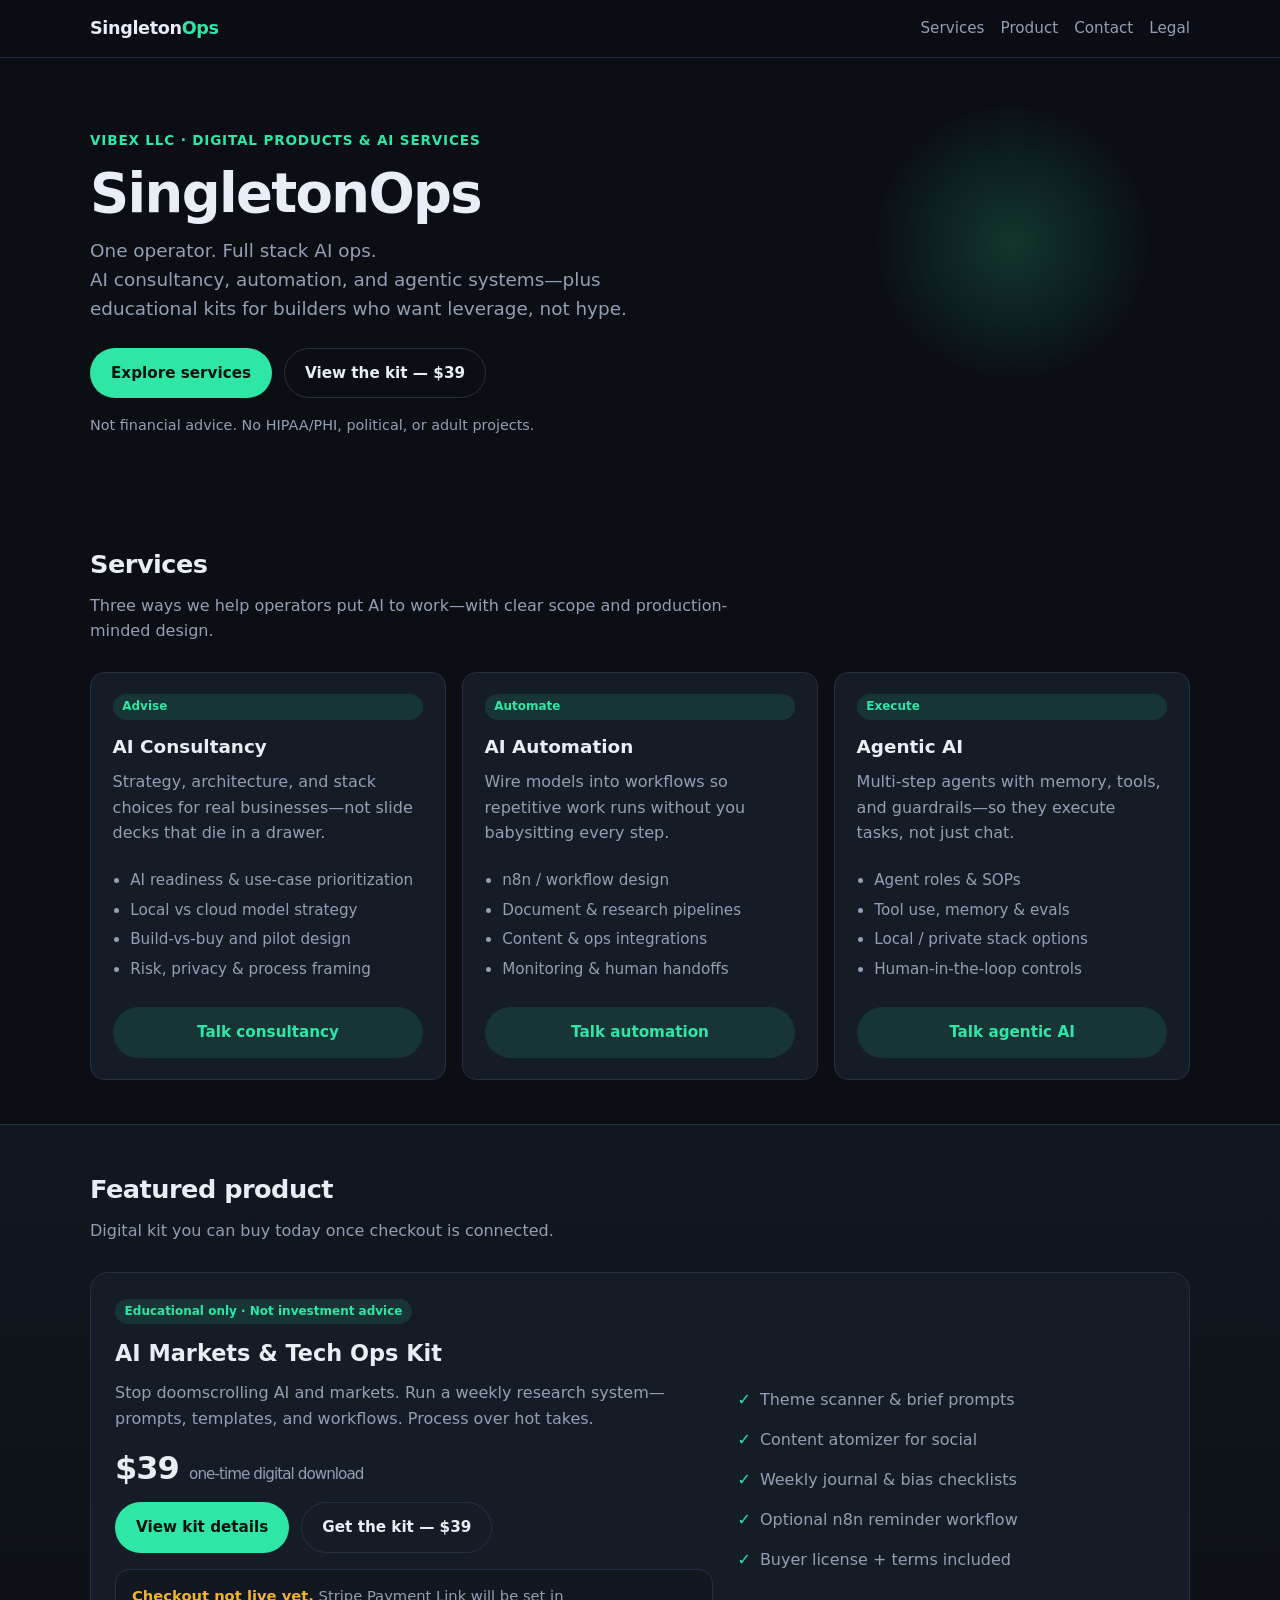
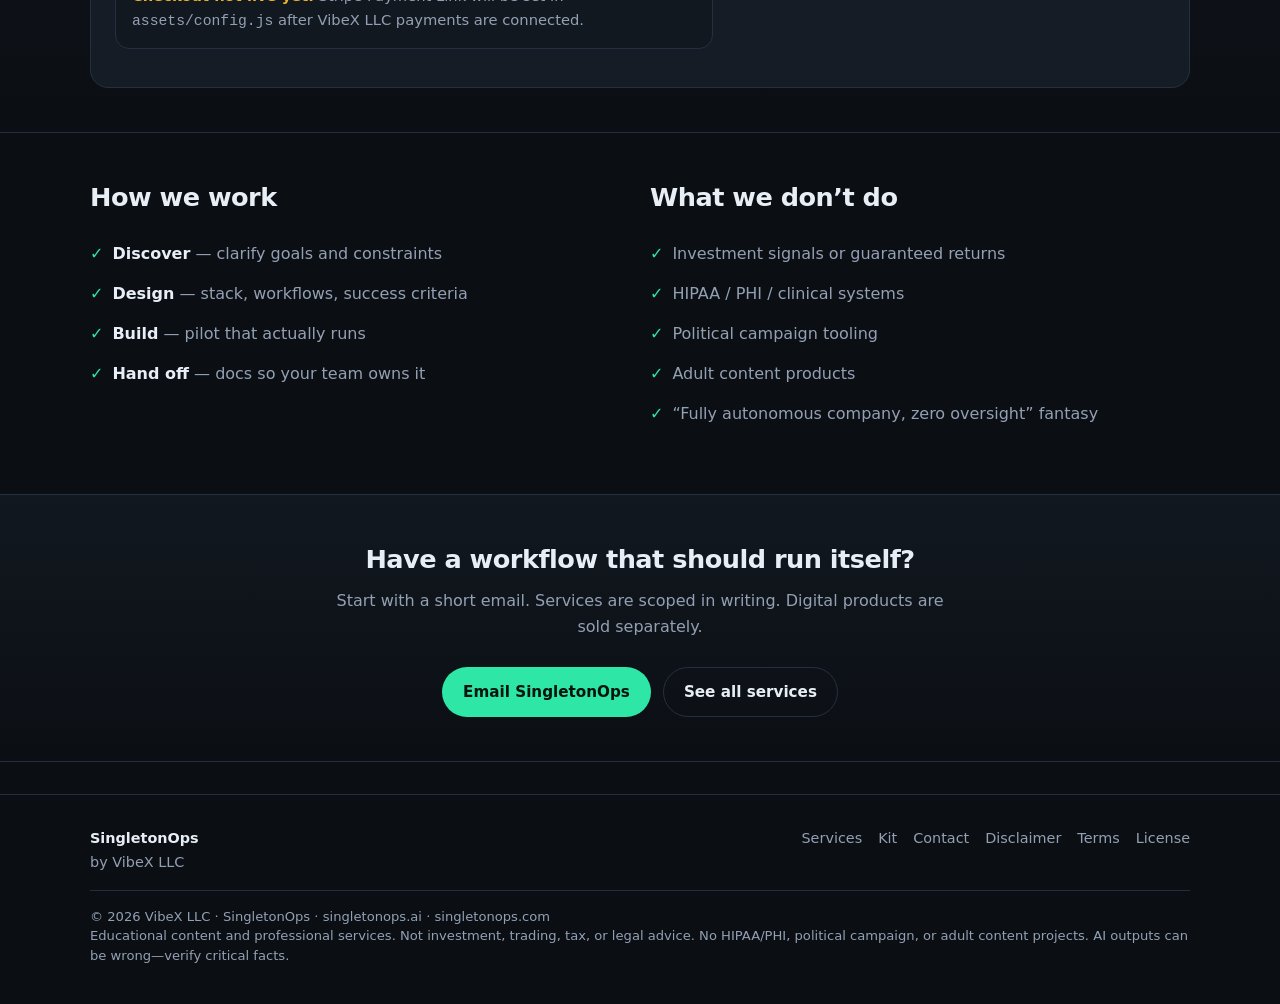
==== index.html @ 7395c396 "Initial commit: SingletonOps public marketing site Static site for VibeX LLC (singletonops.ai): serv" ====
<!DOCTYPE html>
<html lang="en">
<head>
  <meta charset="utf-8" />
  <meta name="viewport" content="width=device-width, initial-scale=1" />
  <title>SingletonOps — AI Consultancy, Automation & Agentic Systems | VibeX LLC</title>
  <meta name="description" content="SingletonOps by VibeX LLC: AI consultancy, automation, and agentic systems for operators. Digital kits for AI, tech, and markets literacy. Not financial advice." />
  <meta property="og:title" content="SingletonOps — Full stack AI ops" />
  <meta property="og:description" content="AI consultancy, automation, agentic systems, and educational digital kits. By VibeX LLC." />
  <meta property="og:type" content="website" />
  <link rel="icon" href="data:image/svg+xml,%3Csvg xmlns='http://www.w3.org/2000/svg' viewBox='0 0 64 64'%3E%3Crect width='64' height='64' rx='12' fill='%230b0f14'/%3E%3Ctext x='50%25' y='54%25' text-anchor='middle' font-family='system-ui' font-size='28' font-weight='700' fill='%232ee6a6'%3ESO%3C/text%3E%3C/svg%3E" />
  <link rel="stylesheet" href="/assets/styles.css" />
</head>
<body>
  <div id="site-header"></div>

  <main>
    <section class="hero">
      <div class="wrap">
        <p class="eyebrow">VibeX LLC · Digital products & AI services</p>
        <h1>SingletonOps</h1>
        <p class="lead">One operator. Full stack AI ops.<br />
        AI consultancy, automation, and agentic systems—plus educational kits for builders who want leverage, not hype.</p>
        <div class="btn-row">
          <a class="btn btn-primary" href="/services.html">Explore services</a>
          <a class="btn btn-secondary" href="/products/ai-markets-ops-kit.html">View the kit — $39</a>
        </div>
        <p class="quiet">Not financial advice. No HIPAA/PHI, political, or adult projects.</p>
      </div>
    </section>

    <section>
      <div class="wrap">
        <h2 class="section-title">Services</h2>
        <p class="section-sub">Three ways we help operators put AI to work—with clear scope and production-minded design.</p>
        <div class="grid-3">
          <article class="card">
            <div class="badge">Advise</div>
            <h3>AI Consultancy</h3>
            <p>Strategy, architecture, and stack choices for real businesses—not slide decks that die in a drawer.</p>
            <ul>
              <li>AI readiness & use-case prioritization</li>
              <li>Local vs cloud model strategy</li>
              <li>Build-vs-buy and pilot design</li>
              <li>Risk, privacy & process framing</li>
            </ul>
            <a class="btn btn-ghost" href="/services.html#consultancy">Talk consultancy</a>
          </article>
          <article class="card">
            <div class="badge">Automate</div>
            <h3>AI Automation</h3>
            <p>Wire models into workflows so repetitive work runs without you babysitting every step.</p>
            <ul>
              <li>n8n / workflow design</li>
              <li>Document & research pipelines</li>
              <li>Content & ops integrations</li>
              <li>Monitoring & human handoffs</li>
            </ul>
            <a class="btn btn-ghost" href="/services.html#automation">Talk automation</a>
          </article>
          <article class="card">
            <div class="badge">Execute</div>
            <h3>Agentic AI</h3>
            <p>Multi-step agents with memory, tools, and guardrails—so they execute tasks, not just chat.</p>
            <ul>
              <li>Agent roles & SOPs</li>
              <li>Tool use, memory & evals</li>
              <li>Local / private stack options</li>
              <li>Human-in-the-loop controls</li>
            </ul>
            <a class="btn btn-ghost" href="/services.html#agentic">Talk agentic AI</a>
          </article>
        </div>
      </div>
    </section>

    <section class="feature-band">
      <div class="wrap">
        <h2 class="section-title">Featured product</h2>
        <p class="section-sub">Digital kit you can buy today once checkout is connected.</p>
        <div class="product-card">
          <div>
            <div class="badge">Educational only · Not investment advice</div>
            <h3 style="margin:0 0 0.5rem;font-size:1.4rem;">AI Markets & Tech Ops Kit</h3>
            <p style="color:var(--muted);margin:0 0 0.75rem;">
              Stop doomscrolling AI and markets. Run a weekly research system—prompts, templates, and workflows.
              Process over hot takes.
            </p>
            <p class="price">$39 <small>one-time digital download</small></p>
            <div class="btn-row">
              <a class="btn btn-primary" href="/products/ai-markets-ops-kit.html">View kit details</a>
              <a class="btn btn-secondary" data-buy href="#">Get the kit — $39</a>
            </div>
            <p class="notice" data-checkout-note hidden style="margin-top:1rem;">
              <strong>Checkout not live yet.</strong> Stripe Payment Link will be set in <code>assets/config.js</code> after VibeX LLC payments are connected.
            </p>
          </div>
          <div>
            <ul class="list-check">
              <li>Theme scanner & brief prompts</li>
              <li>Content atomizer for social</li>
              <li>Weekly journal & bias checklists</li>
              <li>Optional n8n reminder workflow</li>
              <li>Buyer license + terms included</li>
            </ul>
          </div>
        </div>
      </div>
    </section>

    <section>
      <div class="wrap two-col">
        <div>
          <h2 class="section-title">How we work</h2>
          <ul class="list-check">
            <li><strong style="color:var(--text)">Discover</strong> — clarify goals and constraints</li>
            <li><strong style="color:var(--text)">Design</strong> — stack, workflows, success criteria</li>
            <li><strong style="color:var(--text)">Build</strong> — pilot that actually runs</li>
            <li><strong style="color:var(--text)">Hand off</strong> — docs so your team owns it</li>
          </ul>
        </div>
        <div>
          <h2 class="section-title">What we don’t do</h2>
          <ul class="list-check">
            <li>Investment signals or guaranteed returns</li>
            <li>HIPAA / PHI / clinical systems</li>
            <li>Political campaign tooling</li>
            <li>Adult content products</li>
            <li>“Fully autonomous company, zero oversight” fantasy</li>
          </ul>
        </div>
      </div>
    </section>

    <section class="feature-band">
      <div class="wrap" style="text-align:center;">
        <h2 class="section-title">Have a workflow that should run itself?</h2>
        <p class="section-sub" style="margin-left:auto;margin-right:auto;">
          Start with a short email. Services are scoped in writing. Digital products are sold separately.
        </p>
        <div class="btn-row" style="justify-content:center;">
          <a class="btn btn-primary" data-mailto="SingletonOps inquiry" href="#">Email SingletonOps</a>
          <a class="btn btn-secondary" href="/services.html">See all services</a>
        </div>
      </div>
    </section>
  </main>

  <div id="site-footer"></div>
  <script src="/assets/config.js"></script>
  <script src="/assets/partials.js"></script>
  <script src="/assets/site.js"></script>
</body>
</html>
---- assets/styles.css ----
:root {
  --bg: #0b0f14;
  --bg-elevated: #121820;
  --bg-card: #151c26;
  --border: #243041;
  --text: #e8eef6;
  --muted: #93a0b4;
  --accent: #2ee6a6;
  --accent-dim: rgba(46, 230, 166, 0.12);
  --danger-soft: #f0b429;
  --max: 1100px;
  --radius: 14px;
  --font: Inter, ui-sans-serif, system-ui, -apple-system, Segoe UI, Roboto, Helvetica, Arial, sans-serif;
}

* { box-sizing: border-box; }
html { scroll-behavior: smooth; }
body {
  margin: 0;
  font-family: var(--font);
  background: var(--bg);
  color: var(--text);
  line-height: 1.6;
  min-height: 100vh;
}

a { color: var(--accent); text-decoration: none; }
a:hover { text-decoration: underline; }

.wrap {
  width: min(var(--max), calc(100% - 2rem));
  margin: 0 auto;
}

/* Header */
.site-header {
  position: sticky;
  top: 0;
  z-index: 50;
  backdrop-filter: blur(12px);
  background: rgba(11, 15, 20, 0.85);
  border-bottom: 1px solid var(--border);
}
.nav {
  display: flex;
  align-items: center;
  justify-content: space-between;
  padding: 0.9rem 0;
  gap: 1rem;
}
.logo {
  font-weight: 700;
  letter-spacing: -0.02em;
  color: var(--text);
  text-decoration: none;
  font-size: 1.1rem;
}
.logo span { color: var(--accent); }
.nav-links {
  display: flex;
  flex-wrap: wrap;
  gap: 0.35rem 1rem;
  align-items: center;
  justify-content: flex-end;
}
.nav-links a {
  color: var(--muted);
  text-decoration: none;
  font-size: 0.95rem;
}
.nav-links a:hover { color: var(--text); }

/* Hero */
.hero {
  padding: 4.5rem 0 3rem;
  position: relative;
}
.hero::before {
  content: "";
  position: absolute;
  inset: 10% 10% auto auto;
  width: 280px;
  height: 280px;
  background: radial-gradient(circle, rgba(46, 230, 166, 0.18), transparent 70%);
  pointer-events: none;
}
.eyebrow {
  color: var(--accent);
  font-size: 0.85rem;
  font-weight: 600;
  letter-spacing: 0.06em;
  text-transform: uppercase;
  margin: 0 0 0.75rem;
}
.hero h1 {
  font-size: clamp(2.2rem, 5vw, 3.4rem);
  line-height: 1.1;
  letter-spacing: -0.03em;
  margin: 0 0 0.75rem;
}
.lead {
  font-size: 1.15rem;
  color: var(--muted);
  max-width: 38rem;
  margin: 0 0 1.5rem;
}
.quiet {
  font-size: 0.9rem;
  color: var(--muted);
  margin-top: 1rem;
}

/* Buttons */
.btn-row { display: flex; flex-wrap: wrap; gap: 0.75rem; }
.btn {
  display: inline-flex;
  align-items: center;
  justify-content: center;
  gap: 0.4rem;
  border-radius: 999px;
  padding: 0.75rem 1.25rem;
  font-weight: 600;
  font-size: 0.95rem;
  border: 1px solid transparent;
  cursor: pointer;
  text-decoration: none;
  transition: 0.15s ease;
}
.btn-primary {
  background: var(--accent);
  color: #04140e;
}
.btn-primary:hover { filter: brightness(1.05); text-decoration: none; }
.btn-secondary {
  background: transparent;
  border-color: var(--border);
  color: var(--text);
}
.btn-secondary:hover { border-color: var(--muted); text-decoration: none; }
.btn-ghost {
  background: var(--accent-dim);
  color: var(--accent);
  border-color: transparent;
}
.btn-ghost:hover { text-decoration: none; filter: brightness(1.1); }

/* Sections */
section { padding: 2.75rem 0; }
.section-title {
  font-size: 1.6rem;
  letter-spacing: -0.02em;
  margin: 0 0 0.5rem;
}
.section-sub {
  color: var(--muted);
  margin: 0 0 1.75rem;
  max-width: 40rem;
}

.grid-3 {
  display: grid;
  grid-template-columns: repeat(3, 1fr);
  gap: 1rem;
}
@media (max-width: 860px) {
  .grid-3 { grid-template-columns: 1fr; }
}

.card {
  background: var(--bg-card);
  border: 1px solid var(--border);
  border-radius: var(--radius);
  padding: 1.35rem;
  height: 100%;
  display: flex;
  flex-direction: column;
}
.card h3 {
  margin: 0 0 0.5rem;
  font-size: 1.15rem;
}
.card p {
  color: var(--muted);
  margin: 0 0 1rem;
  flex: 1;
}
.card ul {
  margin: 0 0 1.25rem;
  padding-left: 1.1rem;
  color: var(--muted);
  font-size: 0.95rem;
}
.card li { margin: 0.35rem 0; }
.badge {
  display: inline-block;
  font-size: 0.75rem;
  font-weight: 600;
  color: var(--accent);
  background: var(--accent-dim);
  border-radius: 999px;
  padding: 0.2rem 0.6rem;
  margin-bottom: 0.75rem;
}

.feature-band {
  background: linear-gradient(180deg, var(--bg-elevated), var(--bg));
  border-top: 1px solid var(--border);
  border-bottom: 1px solid var(--border);
}
.product-card {
  display: grid;
  grid-template-columns: 1.4fr 1fr;
  gap: 1.5rem;
  align-items: center;
  background: var(--bg-card);
  border: 1px solid var(--border);
  border-radius: calc(var(--radius) + 4px);
  padding: 1.5rem;
}
@media (max-width: 760px) {
  .product-card { grid-template-columns: 1fr; }
}
.price {
  font-size: 2rem;
  font-weight: 700;
  letter-spacing: -0.03em;
  margin: 0.5rem 0;
}
.price small {
  font-size: 0.95rem;
  color: var(--muted);
  font-weight: 500;
}

.list-check {
  list-style: none;
  padding: 0;
  margin: 1rem 0;
}
.list-check li {
  padding: 0.45rem 0 0.45rem 1.4rem;
  position: relative;
  color: var(--muted);
}
.list-check li::before {
  content: "✓";
  position: absolute;
  left: 0;
  color: var(--accent);
  font-weight: 700;
}

.two-col {
  display: grid;
  grid-template-columns: 1fr 1fr;
  gap: 1.25rem;
}
@media (max-width: 760px) {
  .two-col { grid-template-columns: 1fr; }
}

.notice {
  border: 1px solid var(--border);
  background: var(--bg-elevated);
  border-radius: var(--radius);
  padding: 0.9rem 1rem;
  color: var(--muted);
  font-size: 0.92rem;
}
.notice strong { color: var(--danger-soft); }

/* Service detail blocks */
.service-block {
  padding: 2rem 0;
  border-top: 1px solid var(--border);
}
.service-block:first-of-type { border-top: 0; }

/* Page hero small */
.page-hero {
  padding: 3rem 0 1.5rem;
}
.page-hero h1 {
  font-size: clamp(1.8rem, 4vw, 2.5rem);
  letter-spacing: -0.03em;
  margin: 0 0 0.6rem;
}

.prose {
  max-width: 42rem;
  color: var(--muted);
}
.prose h2 {
  color: var(--text);
  font-size: 1.2rem;
  margin: 1.75rem 0 0.5rem;
}
.prose p, .prose li { margin: 0.55rem 0; }
.prose ul { padding-left: 1.2rem; }

/* Footer */
.site-footer {
  border-top: 1px solid var(--border);
  padding: 2rem 0 2.5rem;
  margin-top: 2rem;
  color: var(--muted);
  font-size: 0.9rem;
}
.footer-grid {
  display: flex;
  flex-wrap: wrap;
  gap: 1rem 2rem;
  justify-content: space-between;
  margin-bottom: 1rem;
}
.footer-links {
  display: flex;
  flex-wrap: wrap;
  gap: 0.75rem 1rem;
}
.footer-links a { color: var(--muted); }
.footer-disclaimer {
  border-top: 1px solid var(--border);
  padding-top: 1rem;
  font-size: 0.82rem;
  line-height: 1.5;
}

/* Sticky buy bar mobile */
.sticky-buy {
  display: none;
  position: fixed;
  left: 0;
  right: 0;
  bottom: 0;
  z-index: 40;
  background: rgba(11, 15, 20, 0.95);
  border-top: 1px solid var(--border);
  padding: 0.75rem 1rem;
  backdrop-filter: blur(10px);
}
.sticky-buy .inner {
  width: min(var(--max), 100%);
  margin: 0 auto;
  display: flex;
  align-items: center;
  justify-content: space-between;
  gap: 0.75rem;
}
@media (max-width: 760px) {
  .sticky-buy { display: block; }
  body.has-sticky-buy { padding-bottom: 4.5rem; }
}

.faq details {
  border: 1px solid var(--border);
  border-radius: 10px;
  padding: 0.85rem 1rem;
  margin: 0.5rem 0;
  background: var(--bg-card);
}
.faq summary {
  cursor: pointer;
  font-weight: 600;
  color: var(--text);
}
.faq p { color: var(--muted); margin: 0.6rem 0 0; }
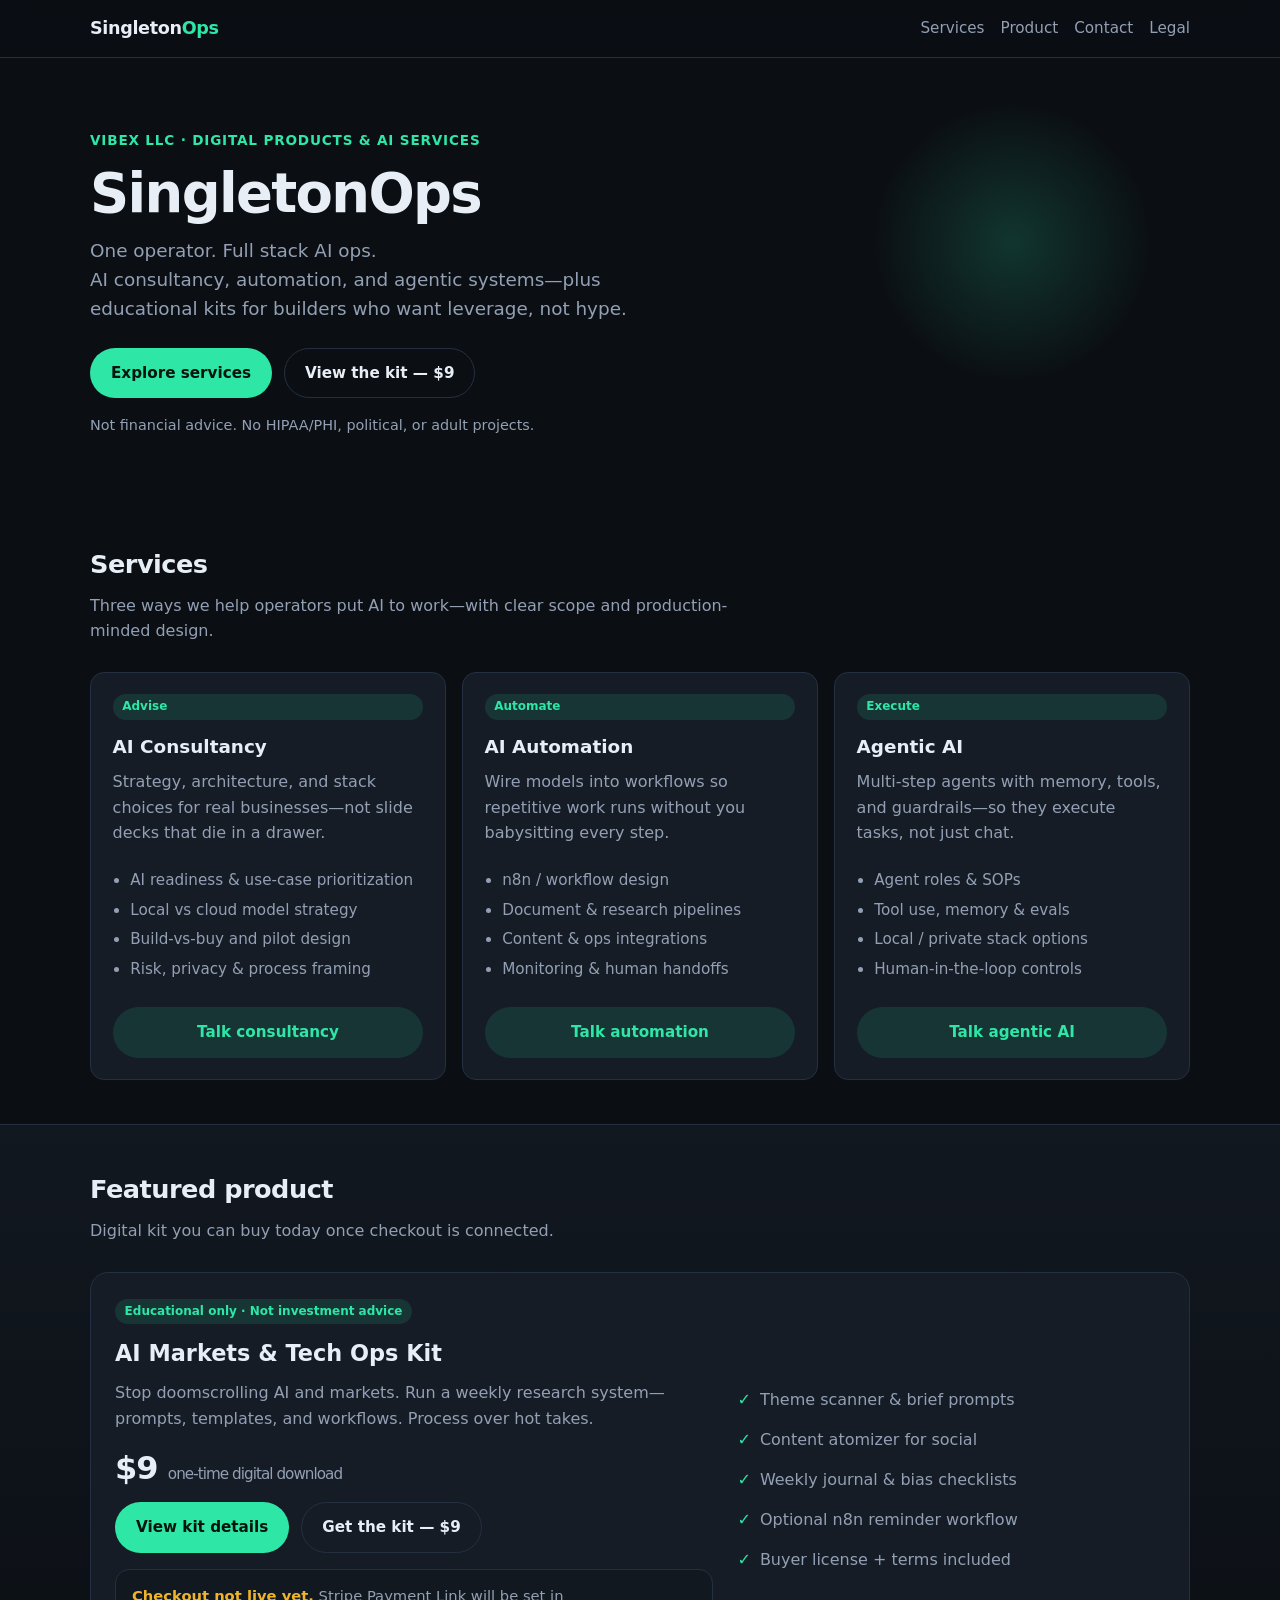
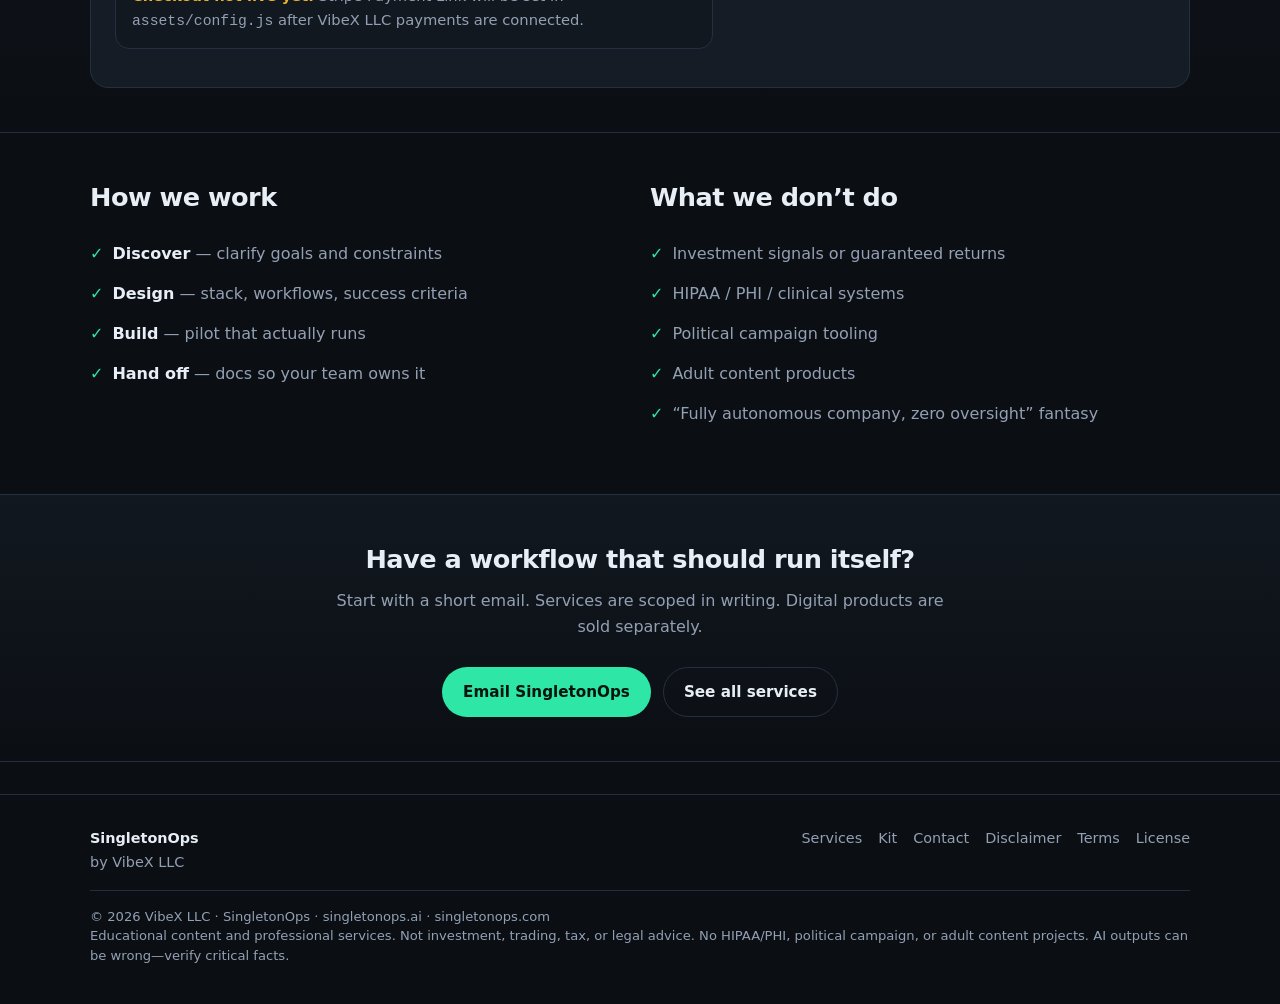
==== commit 7345c8e1: "Price kit at $9 launch (was $39)" ====
--- a/index.html
+++ b/index.html
@@ -23,7 +23,7 @@
         AI consultancy, automation, and agentic systems—plus educational kits for builders who want leverage, not hype.</p>
         <div class="btn-row">
           <a class="btn btn-primary" href="/services.html">Explore services</a>
-          <a class="btn btn-secondary" href="/products/ai-markets-ops-kit.html">View the kit — $39</a>
+          <a class="btn btn-secondary" href="/products/ai-markets-ops-kit.html">View the kit — $9</a>
         </div>
         <p class="quiet">Not financial advice. No HIPAA/PHI, political, or adult projects.</p>
       </div>
@@ -86,10 +86,10 @@
               Stop doomscrolling AI and markets. Run a weekly research system—prompts, templates, and workflows.
               Process over hot takes.
             </p>
-            <p class="price">$39 <small>one-time digital download</small></p>
+            <p class="price">$9 <small>one-time digital download</small></p>
             <div class="btn-row">
               <a class="btn btn-primary" href="/products/ai-markets-ops-kit.html">View kit details</a>
-              <a class="btn btn-secondary" data-buy href="#">Get the kit — $39</a>
+              <a class="btn btn-secondary" data-buy href="#">Get the kit — $9</a>
             </div>
             <p class="notice" data-checkout-note hidden style="margin-top:1rem;">
               <strong>Checkout not live yet.</strong> Stripe Payment Link will be set in <code>assets/config.js</code> after VibeX LLC payments are connected.
